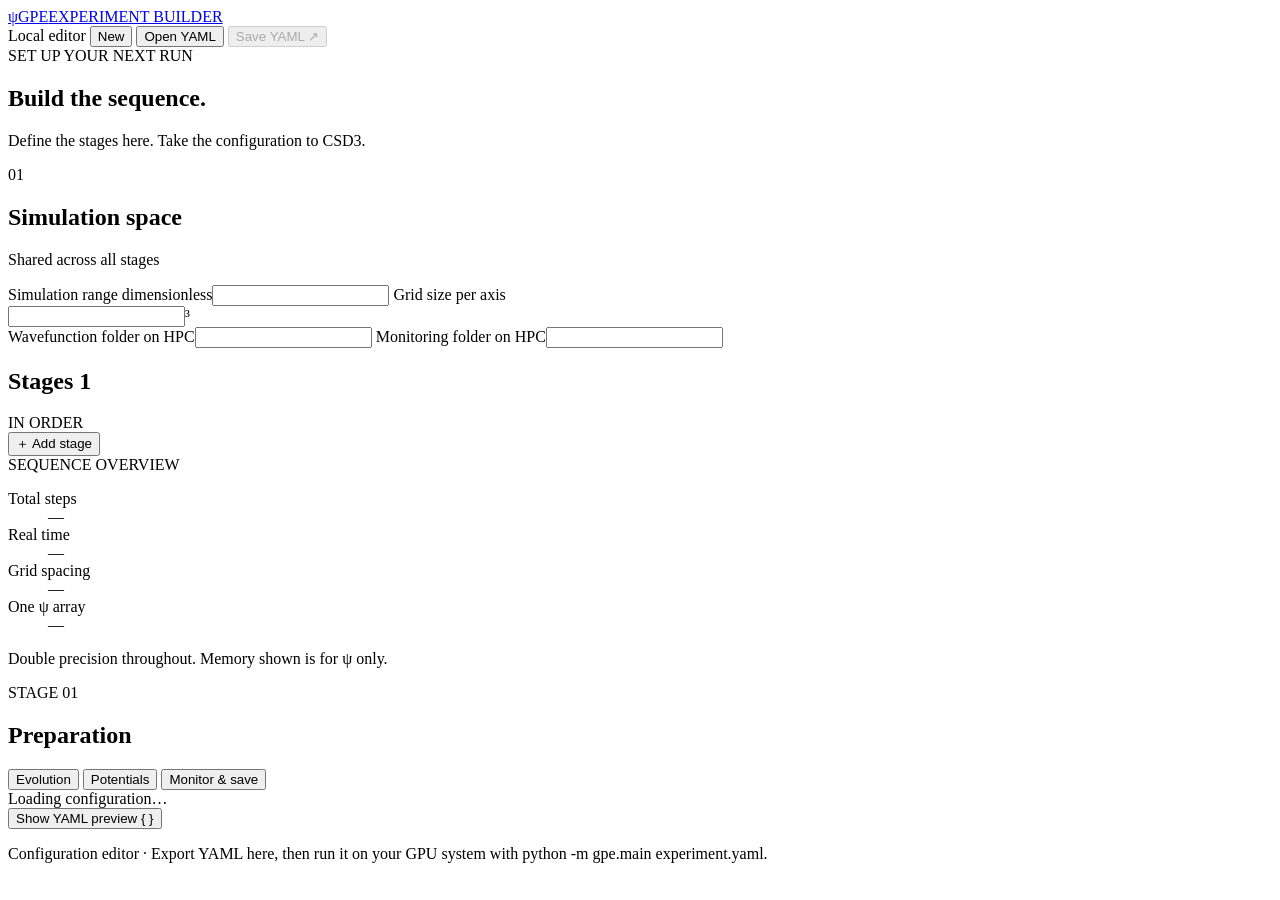
==== gui_periphery/editor/static/index.html @ c11d3e44 "Separate physics, I/O, configuration and GUI run preparation Preserve numerical kernels while moving" ====
<!doctype html>
<html lang="en">
<head>
  <meta charset="utf-8">
  <meta name="viewport" content="width=device-width, initial-scale=1">
  <title>GPE · Experiment builder</title>
  <link rel="stylesheet" href="/style.css">
  <script src="/app.js" defer></script>
</head>
<body>
  <header class="topbar">
    <a class="brand" href="/" aria-label="GPE experiment builder"><span class="brand-mark">ψ</span><span>GPE<span class="brand-sub">EXPERIMENT BUILDER</span></span></a>
    <div class="top-actions">
      <span class="local-badge"><span></span> Local editor</span>
      <button id="new-config" class="quiet">New</button>
      <button id="import-config" class="secondary">Open YAML</button>
      <button id="save-config" class="primary" disabled>Save YAML <span aria-hidden="true">↗</span></button>
      <input id="import-file" type="file" accept=".yaml,.yml,text/yaml,application/yaml" hidden>
    </div>
  </header>
  <main>
    <section class="intro">
      <div><div class="eyebrow">SET UP YOUR NEXT RUN</div><h1>Build the sequence.</h1><p>Define the stages here. Take the configuration to CSD3.</p></div>
    </section>
    <div id="notice" class="notice" role="status" hidden></div>
    <section class="global-card" aria-label="Overall parameters">
      <div class="global-title"><span class="section-number">01</span><div><h2>Simulation space</h2><p>Shared across all stages</p></div></div>
      <label class="field">Simulation range <span class="unit">dimensionless</span><input id="simulation-range" data-global="simulation_range" type="number" min="0" step="any"></label>
      <label class="field">Grid size <span class="unit">per axis</span><div class="input-suffix"><input id="grid-size" data-global="N_grids" type="number" min="2" step="1"><span>³</span></div></label>
      <label class="field output-field">Wavefunction folder <span class="unit">on HPC</span><input id="data-root" data-global="data_root" type="text" spellcheck="false"></label>
      <label class="field output-field">Monitoring folder <span class="unit">on HPC</span><input id="monitor-root" data-global="monitor_root" type="text" spellcheck="false"></label>
    </section>
    <div class="workspace" id="workspace">
      <aside class="sequence-panel">
        <div class="rail-heading"><h2>Stages <span id="stage-count" class="count">1</span></h2><span class="flow-label">IN ORDER</span></div>
        <nav id="stage-list" aria-label="Simulation stages"></nav>
        <button id="add-stage" class="add-stage"><span aria-hidden="true">＋</span> Add stage</button>
        <div class="sequence-summary"><div class="eyebrow">SEQUENCE OVERVIEW</div><dl><div><dt>Total steps</dt><dd id="total-steps">—</dd></div><div><dt>Real time</dt><dd id="real-time">—</dd></div><div><dt>Grid spacing</dt><dd id="grid-spacing">—</dd></div><div><dt>One ψ array</dt><dd id="state-memory">—</dd></div></dl><p>Double precision throughout. Memory shown is for ψ only.</p></div>
      </aside>
      <section class="stage-panel" aria-label="Stage settings">
        <div class="stage-heading"><div><div class="eyebrow" id="stage-number">STAGE 01</div><h2 id="stage-heading">Preparation</h2></div><div id="stage-tools" class="stage-tools"></div></div>
        <div class="tabs" role="tablist" aria-label="Stage sections">
          <button class="tab active" role="tab" aria-selected="true" data-tab="evolution">Evolution</button>
          <button class="tab" role="tab" aria-selected="false" data-tab="potentials">Potentials</button>
          <button class="tab" role="tab" aria-selected="false" data-tab="outputs">Monitor &amp; save</button>
        </div>
        <div id="editor" class="editor" role="tabpanel"></div>
      </section>
      <aside class="yaml-panel" id="yaml-panel" hidden>
        <div class="yaml-heading"><h2>YAML preview</h2><button id="copy-yaml" class="quiet">Copy</button></div>
        <p>The file your HPC runner will read.</p>
        <textarea id="yaml-preview" aria-label="YAML preview" spellcheck="false" readonly></textarea>
      </aside>
    </div>
    <section id="validation" class="validation" aria-label="Configuration issues" hidden></section>
    <footer><div class="status"><span id="status-dot"></span><span id="validation-status">Loading configuration…</span></div><button id="toggle-preview" class="text-button" aria-expanded="false">Show YAML preview <span aria-hidden="true">{ }</span></button></footer>
    <p class="scope-note">Configuration editor · Export YAML here, then run it on your GPU system with python -m gpe.main experiment.yaml.</p>
  </main>
  <dialog id="save-dialog">
    <form method="dialog"><button class="close-dialog" aria-label="Close save dialog">×</button></form>
    <div class="eyebrow">READY TO TAKE WITH YOU</div><h2>Save your configuration</h2><p>This saves a YAML file on this computer. Copy it to CSD3 when you are ready.</p>
    <label class="field">Local file path<input id="save-path" type="text" spellcheck="false" placeholder="~/Downloads/experiment.yaml" aria-describedby="save-path-help"></label>
    <p id="save-path-help">Check the full destination path, including the folder. Replace existing file applies to this path. Download instead uses your browser's download folder.</p>
    <label class="check-line"><input id="overwrite" type="checkbox"> Replace existing file at this path</label>
    <div id="save-error" class="inline-error" role="alert" hidden></div>
    <div class="dialog-actions"><button id="download-yaml" class="secondary">Download instead</button><button id="write-yaml" class="primary">Save file</button></div>
  </dialog>
  <dialog id="replace-dialog">
    <h2>Replace this draft?</h2><p>Your current browser draft will be replaced. Save it first if you want to keep it.</p>
    <div class="dialog-actions"><button id="cancel-replace" class="secondary">Keep editing</button><button id="confirm-replace" class="primary">Replace draft</button></div>
  </dialog>
</body>
</html>
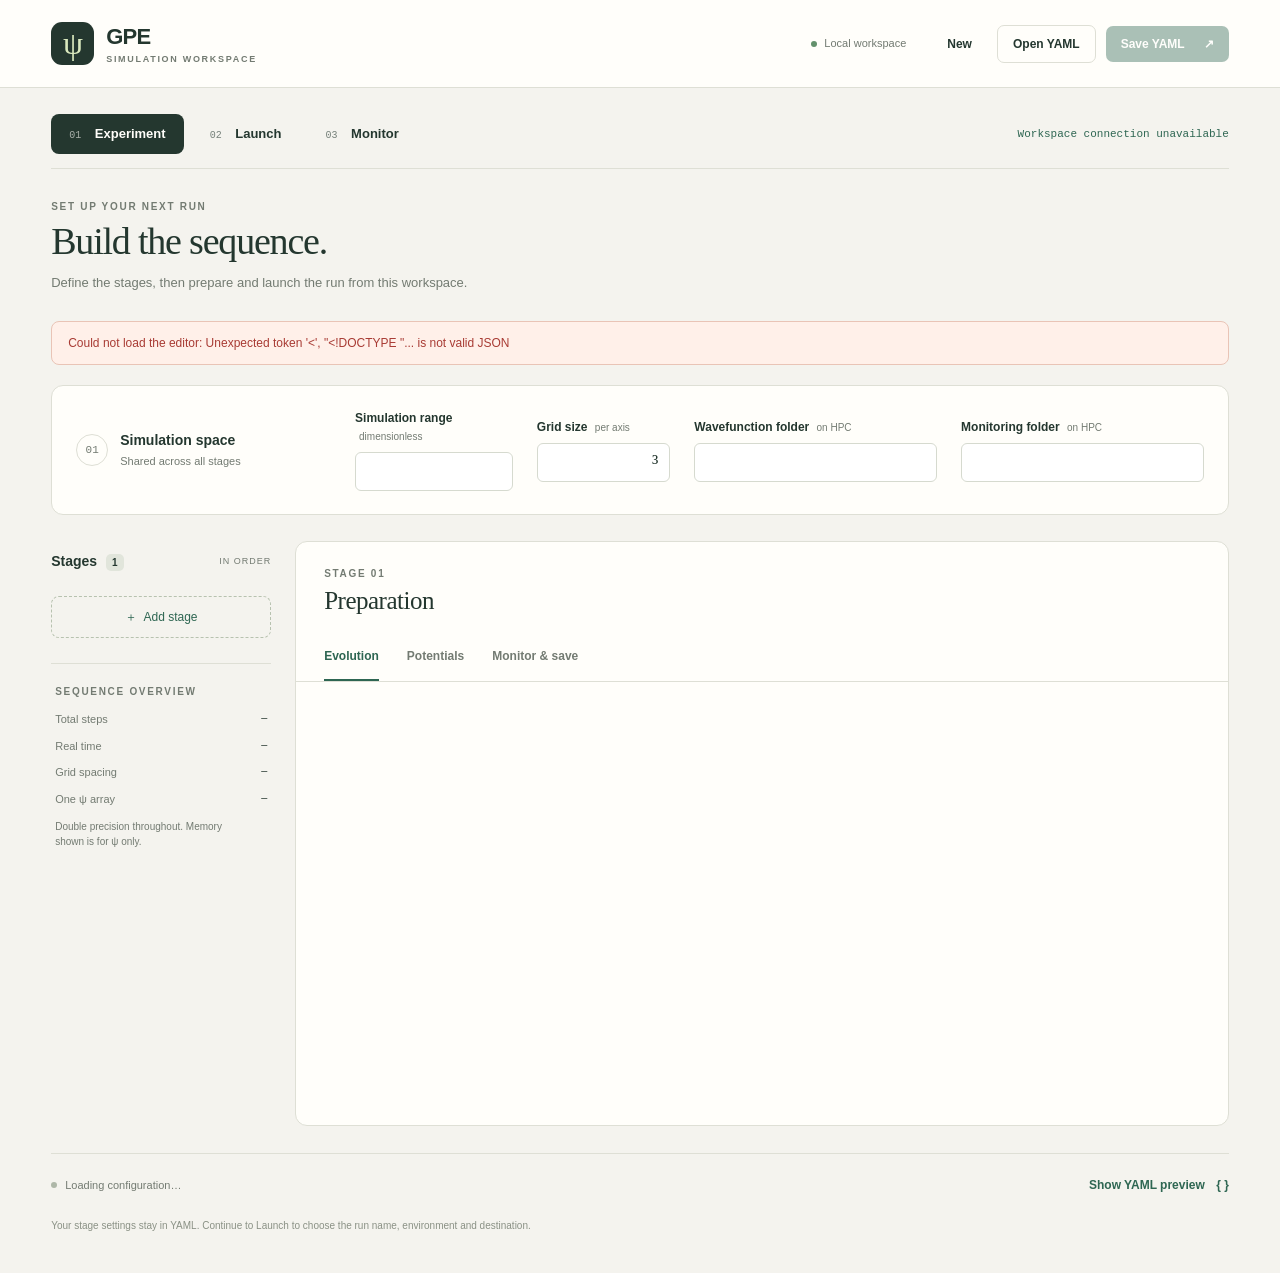
==== commit 2c442994: "Integrate experiment setup, GPU launch and monitoring in one GUI Add run preparation, OpenSSH authen" ====
--- a/gui_periphery/editor/static/index.html
+++ b/gui_periphery/editor/static/index.html
@@ -3,15 +3,18 @@
 <head>
   <meta charset="utf-8">
   <meta name="viewport" content="width=device-width, initial-scale=1">
-  <title>GPE · Experiment builder</title>
-  <link rel="stylesheet" href="/style.css">
-  <script src="/app.js" defer></script>
+  <title>GPE · Simulation workspace</title>
+  <link rel="stylesheet" href="style.css">
+  <link rel="stylesheet" href="workflow.css">
+  <!-- SESSION -->
+  <script src="app.js" defer></script>
+  <script src="workflow.js" defer></script>
 </head>
 <body>
   <header class="topbar">
-    <a class="brand" href="/" aria-label="GPE experiment builder"><span class="brand-mark">ψ</span><span>GPE<span class="brand-sub">EXPERIMENT BUILDER</span></span></a>
+    <a class="brand" href="#" aria-label="GPE experiment builder"><span class="brand-mark">ψ</span><span>GPE<span class="brand-sub">SIMULATION WORKSPACE</span></span></a>
     <div class="top-actions">
-      <span class="local-badge"><span></span> Local editor</span>
+      <span class="local-badge"><span></span> Local workspace</span>
       <button id="new-config" class="quiet">New</button>
       <button id="import-config" class="secondary">Open YAML</button>
       <button id="save-config" class="primary" disabled>Save YAML <span aria-hidden="true">↗</span></button>
@@ -19,8 +22,16 @@
     </div>
   </header>
   <main>
+    <nav class="workflow-nav" aria-label="Simulation workflow">
+      <button class="active" data-view="experiment" aria-current="page"><span>01</span> Experiment</button>
+      <button data-view="launch"><span>02</span> Launch</button>
+      <button data-view="monitor"><span>03</span> Monitor</button>
+      <span id="job-badge">No run prepared</span>
+    </nav>
+    <div id="workflow-notice" class="notice" role="status" hidden></div>
+    <div id="view-experiment" class="workflow-view">
     <section class="intro">
-      <div><div class="eyebrow">SET UP YOUR NEXT RUN</div><h1>Build the sequence.</h1><p>Define the stages here. Take the configuration to CSD3.</p></div>
+      <div><div class="eyebrow">SET UP YOUR NEXT RUN</div><h1>Build the sequence.</h1><p>Define the stages, then prepare and launch the run from this workspace.</p></div>
     </section>
     <div id="notice" class="notice" role="status" hidden></div>
     <section class="global-card" aria-label="Overall parameters">
@@ -54,7 +65,63 @@
     </div>
     <section id="validation" class="validation" aria-label="Configuration issues" hidden></section>
     <footer><div class="status"><span id="status-dot"></span><span id="validation-status">Loading configuration…</span></div><button id="toggle-preview" class="text-button" aria-expanded="false">Show YAML preview <span aria-hidden="true">{ }</span></button></footer>
-    <p class="scope-note">Configuration editor · Export YAML here, then run it on your GPU system with python -m gpe.main experiment.yaml.</p>
+    <p class="scope-note">Your stage settings stay in YAML. Continue to Launch to choose the run name, environment and destination.</p>
+    </div>
+    <section id="view-launch" class="workflow-view" hidden>
+      <div class="intro"><div><div class="eyebrow">FROM CONFIGURATION TO COMPUTATION</div><h1>Give the run a home.</h1><p>Prepare, connect and launch here. The simulation uses the stages from Experiment.</p></div></div>
+      <div class="launch-grid">
+        <section class="workflow-card">
+          <div class="card-heading"><span class="section-number">1</span><div><h2>Run &amp; destination</h2><p>A distinct folder for every launch</p></div></div>
+          <div class="form-grid">
+            <label class="field">Run folder name<input id="run-name" placeholder="simulation_rotation_test" spellcheck="false"><small>Leave blank for a timestamped name.</small></label>
+            <label class="field">Run on<select id="run-target"><option value="slurm">CSD3 / SSH + Slurm</option><option value="local">This GPU machine / Colab</option></select></label>
+            <label class="field span-all">Purpose &amp; notes<textarea id="run-notes" rows="3" placeholder="This simulation studies… We save…"></textarea><small>Saved as notes.txt alongside the configuration.</small></label>
+            <label class="field span-all">Prepared runs folder<input id="run-output" placeholder="Default: runs/ in this repository" spellcheck="false"></label>
+          </div>
+          <details class="environment-settings" open><summary>Environment &amp; job settings</summary><div class="form-grid">
+            <label class="field">CUDA wheel<select id="run-cupy"><option value="cupy-cuda12x">CuPy for CUDA 12</option><option value="cupy-cuda13x">CuPy for CUDA 13</option></select></label>
+            <label class="field">Python for a new environment<input id="run-python" value="python3" spellcheck="false"></label>
+            <label class="field span-all">Cluster modules<input id="run-modules" placeholder="Python/module CUDA/module — leave blank on Colab" spellcheck="false"><small>Use the module names provided by your GPU environment.</small></label>
+            <label class="field hpc-setting">GPU project account<input id="run-account" placeholder="YOUR-PROJECT-GPU" spellcheck="false"></label>
+            <label class="field hpc-setting">Partition<input id="run-partition" value="ampere" spellcheck="false"></label>
+            <label class="field hpc-setting">Wall time<input id="run-walltime" value="01:00:00" placeholder="HH:MM:SS"></label>
+            <p class="hint hpc-setting">One GPU, one process. Your physics YAML controls simulation duration; wall time is the scheduler limit.</p>
+          </div></details>
+          <p id="prepare-summary" class="hint">The current Experiment draft will be copied into the run.</p>
+          <div class="button-row"><button id="prepare-run" class="primary">Prepare run</button><button id="download-run" class="secondary" disabled>Download bundle</button></div>
+          <details><summary>Reopen a prepared run</summary><label class="field">Simulation folder<input id="open-run-path" placeholder="/path/to/simulation_name" spellcheck="false"></label><button id="open-run" class="secondary">Open run</button></details>
+        </section>
+        <div class="workflow-stack">
+          <section class="workflow-card" id="connection-card">
+            <div class="card-heading"><span class="section-number">2</span><div><h2>Connect to HPC</h2><p id="connection-status">Disconnected</p></div></div>
+            <div class="form-grid"><label class="field">Host<input id="ssh-host" value="login-icelake.hpc.cam.ac.uk" spellcheck="false" autocomplete="off"></label><label class="field">Username<input id="ssh-user" autocomplete="username" spellcheck="false"></label><label class="field">Port<input id="ssh-port" type="number" min="1" max="65535" value="22"></label></div>
+            <div class="button-row"><button id="ssh-connect" class="primary">Connect</button><button id="ssh-disconnect" class="secondary">Disconnect</button></div>
+            <p class="hint">OpenSSH handles authentication and host verification. Passwords and one-time codes are not saved.</p>
+            <pre id="ssh-output" class="terminal" hidden></pre>
+            <form id="ssh-prompt" hidden autocomplete="off"><p id="ssh-prompt-text"></p><label class="field">SSH response<input id="ssh-answer" type="password" autocomplete="off" data-lpignore="true"></label><div class="button-row"><button type="submit" class="primary">Send response</button></div></form>
+          </section>
+          <section class="workflow-card">
+            <div class="card-heading"><span class="section-number">3</span><div><h2>Upload &amp; launch</h2><p id="launch-status">Prepare a run to begin.</p></div></div>
+            <div id="prepared-details" class="run-details"></div>
+            <label class="field hpc-setting">Remote parent folder<input id="remote-parent" placeholder="/rds/project/your_directory/simulations" spellcheck="false"><small>The named simulation folder will be created here.</small></label>
+            <div class="button-row"><button id="upload-run" class="secondary hpc-setting" disabled>Upload run</button><button id="setup-run" class="secondary" disabled>Set up environment</button><button id="submit-run" class="primary" disabled>Launch simulation</button></div>
+            <p id="environment-hint" class="hint">Environment setup installs this run's dependencies. Skip it when the chosen environment already has the required packages.</p>
+            <div class="button-row"><button id="go-monitor" class="text-button">Open monitor →</button><button id="cancel-run" class="quiet" disabled>Cancel job</button></div>
+          </section>
+          <section class="workflow-card"><h2 id="operation-name">Activity</h2><pre id="operation-output" class="terminal">No operation yet.</pre><p id="operation-error" class="inline-error" role="alert"></p></section>
+        </div>
+      </div>
+    </section>
+    <section id="view-monitor" class="workflow-view" hidden>
+      <div class="intro"><div><div class="eyebrow">FOLLOW THE PHYSICS</div><h1>Watch it evolve.</h1><p>Raw saved diagnostics. Full wavefunctions stay on the simulation machine.</p></div><div class="button-row"><button id="refresh-monitor" class="primary">Refresh now</button><label class="check-line"><input id="auto-refresh" type="checkbox"> Auto refresh</label><label class="field">Every <span class="unit">seconds</span><input id="refresh-seconds" type="number" min="5" value="15"></label></div></div>
+      <div class="workflow-card monitor-controls"><label class="field">Stage<select id="monitor-stage"><option value="">Latest active stage</option></select></label><label class="field">Saved spectrum<select id="monitor-spectrum"><option value="">Latest readable sample</option></select></label><label class="field">Image<select id="monitor-image"><option value="density_xy">density_xy</option></select></label><label class="field">TOF view ±<input id="image-limit" type="number" min="0" step="any" value="5"></label><label class="field">Maximum k<input id="k-max" type="number" min="0" step="any" placeholder="Full range"></label></div>
+      <p id="monitor-message" class="hint">Prepare or open a run, then refresh to see its saved data.</p>
+      <div id="scalar-cards" class="scalar-cards"></div>
+      <div class="plot-grid"><section class="workflow-card"><div class="plot-heading"><h2>Momentum spectrum</h2><label class="check-line"><input id="spectrum-log" type="checkbox" checked> Log–log</label></div><canvas id="spectrum-canvas" width="720" height="440" aria-label="Momentum spectrum"></canvas><p id="spectrum-caption" class="plot-caption">No spectrum saved yet.</p></section><section class="workflow-card"><div class="plot-heading"><h2>Cloud image</h2><label class="check-line"><input id="image-log" type="checkbox" checked> Log colour</label></div><canvas id="image-canvas" width="720" height="440" aria-label="Density or momentum image"></canvas><p id="image-caption" class="plot-caption">No image saved yet.</p></section></div>
+      <section class="workflow-card"><div class="plot-heading"><h2>Scalar history</h2><label class="field">Quantity<select id="scalar-quantity"><option value="norm">Norm</option><option value="E_kin">Kinetic energy</option><option value="Lz">Angular momentum Lz</option><option value="N_atoms">Atom number</option></select></label></div><canvas id="scalar-canvas" width="1200" height="320" aria-label="Scalar diagnostic history"></canvas></section>
+      <details class="workflow-card"><summary>Simulation log</summary><pre id="simulation-log" class="terminal">No log available yet.</pre></details>
+      <details class="workflow-card"><summary>View an existing local output folder</summary><label class="field">Run or monitor folder<input id="monitor-folder" placeholder="/path/to/monitor_data or a prepared simulation folder" spellcheck="false"></label><button id="open-monitor" class="secondary">Read this folder</button><p class="hint">This reads local files only. Refreshing the GUI does not change the simulation's sampling intervals.</p></details>
+    </section>
   </main>
   <dialog id="save-dialog">
     <form method="dialog"><button class="close-dialog" aria-label="Close save dialog">×</button></form>
--- a/gui_periphery/editor/static/style.css
+++ b/gui_periphery/editor/static/style.css
@@ -0,0 +1,14 @@
+:root{--bg:#f4f3ee;--paper:#fffefa;--ink:#24372f;--muted:#737b72;--line:#dedfd5;--green:#2e6652;--soft:#e9eee5;--lime:#dae9be;--red:#a83b34;--radius:12px;--mono:ui-monospace,SFMono-Regular,Consolas,monospace}
+*{box-sizing:border-box}body{margin:0;background:var(--bg);color:var(--ink);font:14px/1.5 -apple-system,BlinkMacSystemFont,"Segoe UI",sans-serif}button,input,select,textarea{font:inherit}button{cursor:pointer}button:disabled{opacity:.4;cursor:not-allowed}button,a,input,select,textarea{outline-offset:3px}button:focus-visible,a:focus-visible{outline:2px solid var(--green)}button{border:0;background:none;color:inherit}a{color:inherit}h1,h2,h3,p{margin:0}h2{font-size:18px;font-weight:600}h3{font-size:15px;font-weight:600}p{color:var(--muted)}[hidden]{display:none!important}
+.topbar{min-height:88px;padding:18px 4%;display:flex;justify-content:space-between;align-items:center;gap:20px;border-bottom:1px solid var(--line);background:var(--paper)}.brand{display:flex;gap:12px;align-items:center;text-decoration:none;font-size:22px;font-weight:650;letter-spacing:-.7px}.brand-mark{display:grid;place-items:center;width:43px;height:43px;border-radius:11px;background:var(--ink);color:var(--lime);font:32px Georgia,serif}.brand-sub{display:block;font-size:9px;letter-spacing:1.7px;font-weight:600;color:var(--muted)}.top-actions{display:flex;align-items:center;gap:10px}.local-badge{font-size:11px;margin-right:16px;color:var(--muted);display:flex;align-items:center;gap:7px}.local-badge span{width:6px;height:6px;border-radius:50%;background:#63916c}.primary,.secondary,.quiet{padding:9px 15px;border-radius:7px;font-size:12px;font-weight:600}.primary{color:#fff;background:var(--green)}.primary:hover{background:#245440}.primary span{margin-left:16px}.secondary{border:1px solid var(--line);background:var(--paper)}.secondary:hover,.quiet:hover{background:var(--soft)}.text-button{font-size:12px;font-weight:600;color:var(--green);padding:8px 0}.text-button span{margin-left:8px}.text-button:hover{text-decoration:underline}
+main{max-width:1660px;margin:auto;padding:38px 4% 20px}.intro{display:flex;justify-content:space-between;align-items:flex-end;gap:20px;margin-bottom:28px}.eyebrow{font-size:10px;font-weight:650;letter-spacing:1.7px;color:var(--muted);margin-bottom:6px}h1{font:38px/1.15 Georgia,"Times New Roman",serif;letter-spacing:-1.2px;margin-bottom:10px}.intro p{font-size:13px}.global-card{background:var(--paper);border:1px solid var(--line);border-radius:var(--radius);padding:23px 24px;display:grid;grid-template-columns:1.05fr .65fr .55fr 1fr 1fr;align-items:center;gap:24px;margin-bottom:26px}.global-title{display:flex;align-items:center;gap:12px}.global-title h2{font-size:14px}.global-title p{font-size:11px;margin-top:2px}.section-number{display:grid;place-items:center;width:32px;height:32px;border:1px solid var(--line);border-radius:50%;font:11px var(--mono);color:var(--muted);flex-shrink:0}.field{display:block;font-size:12px;font-weight:550;min-width:0}.unit{color:var(--muted);font-size:10px;font-weight:400;margin-left:4px}.field input,.field select,.field textarea{display:block;margin-top:7px;width:100%;background:white;border:1px solid #d6dacf;border-radius:6px;padding:9px 10px;color:var(--ink);font-size:13px;min-height:39px}.field input:focus,.field select:focus,.field textarea:focus{border-color:var(--green);outline:2px solid #2e66521c;outline-offset:0}.field small{display:block;font-size:11px;font-weight:400;color:var(--muted);margin-top:6px}.field input[aria-invalid=true],.field select[aria-invalid=true],.field textarea[aria-invalid=true]{border-color:var(--red)}.input-suffix{position:relative}.input-suffix input{padding-right:25px}.input-suffix span{position:absolute;right:12px;top:7px;font:21px Georgia,serif}.output-field input{font-family:var(--mono);font-size:11px}
+.workspace{display:grid;grid-template-columns:220px minmax(0,1fr);align-items:start;gap:24px}.workspace.with-preview{grid-template-columns:200px minmax(360px,1fr) minmax(280px,.7fr)}.sequence-panel{padding-top:10px;position:sticky;top:20px}.rail-heading{display:flex;align-items:center;justify-content:space-between;margin-bottom:18px}.rail-heading h2{font-size:14px}.count{background:#e1e5db;border-radius:5px;font-size:10px;padding:3px 6px;margin-left:5px}.flow-label{font-size:9px;letter-spacing:1px;color:var(--muted)}.stage-item{width:100%;text-align:left;border:1px solid transparent;border-radius:9px;padding:13px 12px;display:flex;gap:11px;align-items:flex-start;margin-bottom:6px}.stage-item:hover{background:#eaece3}.stage-item.active{background:var(--soft);border-color:#ced9c4}.stage-item .stage-index{font:11px var(--mono);color:var(--muted);padding-top:2px}.stage-item.active .stage-index{color:var(--green)}.stage-item strong{display:block;font-size:13px;font-weight:600;overflow-wrap:anywhere}.stage-item small{display:block;font-size:10px;color:var(--muted);margin-top:4px}.stage-item .stage-line{display:block;font-size:10px;color:var(--muted);margin-top:3px}.add-stage{border:1px dashed #b7c2af;width:100%;padding:11px;border-radius:8px;font-size:12px;color:var(--green);margin-top:6px}.add-stage:hover{background:var(--soft)}.add-stage span{margin-right:4px}.sequence-summary{border-top:1px solid var(--line);margin:25px 0 0;padding:20px 4px}.sequence-summary dl{margin:12px 0}.sequence-summary dl div{display:flex;justify-content:space-between;gap:10px;font-size:11px;margin:10px 0}.sequence-summary dt{color:var(--muted)}.sequence-summary dd{margin:0;font-family:var(--mono);font-size:10px}.sequence-summary p{font-size:10px;max-width:180px}
+.stage-panel{background:var(--paper);border:1px solid var(--line);border-radius:var(--radius);min-height:585px;overflow:hidden}.stage-heading{padding:24px 28px 20px;display:flex;justify-content:space-between;align-items:center;gap:12px}.stage-heading h2{font:25px Georgia,serif;letter-spacing:-.5px;overflow-wrap:anywhere}.stage-tools{display:flex;gap:3px;flex-shrink:0}.icon-button{border:1px solid var(--line);background:var(--paper);width:31px;height:31px;border-radius:6px;display:inline-grid;place-items:center;font-size:15px}.icon-button:hover{background:var(--soft)}.icon-button.danger:hover{background:#f8e8e2;color:var(--red)}.tabs{padding:0 28px;display:flex;gap:28px;border-bottom:1px solid var(--line)}.tab{font-size:12px;padding:12px 0 14px;border-bottom:2px solid transparent;color:var(--muted);font-weight:600}.tab.active{border-color:var(--green);color:var(--green)}.editor{padding:24px 28px 30px}.form-grid{display:grid;grid-template-columns:repeat(2,minmax(0,1fr));gap:18px 20px}.span-all{grid-column:1/-1}.form-section+.form-section{border-top:1px solid var(--line);margin-top:24px;padding-top:23px}.form-section>p{font-size:11px;margin:4px 0 17px}.section-heading{display:flex;align-items:center;justify-content:space-between;margin-bottom:14px;gap:12px}.section-heading .eyebrow{margin:0}.hint{padding:12px 14px;border-radius:7px;background:#f0f2e9;color:#63725c;font-size:11px;margin-top:18px;line-height:1.6}.hint strong{color:var(--green);font-weight:600}.check-line{display:flex;align-items:center;gap:8px;font-size:12px;color:var(--muted);font-weight:400}.check-line input{accent-color:var(--green);height:15px;width:15px}.toggle{display:flex;align-items:center;gap:8px;font-size:11px;color:var(--muted);cursor:pointer}.toggle input{appearance:none;width:31px;height:18px;background:#d1d6cb;border-radius:18px;position:relative;cursor:pointer;margin:0}.toggle input:before{content:"";position:absolute;width:12px;height:12px;border-radius:50%;background:white;left:3px;top:3px;transition:transform .15s}.toggle input:checked{background:var(--green)}.toggle input:checked:before{transform:translateX(13px)}.field textarea.code{font-family:var(--mono);font-size:12px;line-height:1.6;resize:vertical;min-height:86px;background:#f8f9f3}.derived{font:11px var(--mono);color:var(--green);margin-top:12px}.interval-grid{display:grid;grid-template-columns:repeat(3,minmax(0,1fr));gap:17px}.interval-grid .field{font-size:11px}.subheading{font-size:10px;text-transform:uppercase;letter-spacing:1.2px;color:var(--muted);margin:19px 0 12px}.save-options{display:flex;gap:24px;flex-wrap:wrap;margin-top:18px}.off-message{font-size:11px;color:var(--muted);padding-bottom:5px}
+.yaml-panel{background:#26382f;color:#ecf0e6;border-radius:var(--radius);padding:22px 18px;position:sticky;top:20px}.yaml-heading{display:flex;align-items:center;justify-content:space-between}.yaml-heading h2{font-size:13px}.yaml-heading .quiet{color:var(--lime);padding:4px 8px}.yaml-heading .quiet:hover{background:#365040}.yaml-panel p{font-size:10px;margin:7px 0 15px;color:#b3c1ad}.yaml-panel textarea{width:100%;min-height:560px;max-height:75vh;background:transparent;border:0;color:#d8e5c8;font:10px/1.7 var(--mono);resize:vertical;padding:0;outline:none;white-space:pre}.validation{background:#fff0e9;border:1px solid #e9c4b6;color:#81372b;border-radius:8px;margin-top:20px;padding:15px 18px;font-size:12px}.validation ul{margin:7px 0 0;padding-left:18px}.validation button{text-align:left;padding:2px;text-decoration:underline;font-size:11px}.validation strong{font-weight:600}footer{display:flex;justify-content:space-between;align-items:center;border-top:1px solid var(--line);margin-top:27px;padding-top:14px;gap:15px}.status{display:flex;align-items:center;gap:8px;font-size:11px;color:var(--muted)}#status-dot{width:6px;height:6px;border-radius:50%;background:#aeb7a8}#status-dot.valid{background:var(--green)}#status-dot.invalid{background:var(--red)}.scope-note{font-size:10px;margin-top:16px;color:#8a9185}.notice{font-size:12px;padding:12px 16px;background:var(--soft);border:1px solid #cfdbbf;border-radius:8px;margin-bottom:20px}.notice.error{background:#fff0e9;color:var(--red);border-color:#e9c4b6}
+dialog{border:1px solid var(--line);border-radius:14px;padding:32px;max-width:520px;width:calc(100% - 32px);background:var(--paper);color:var(--ink);box-shadow:0 20px 80px #172b342c}dialog::backdrop{background:#1d322c66;backdrop-filter:blur(3px)}dialog h2{font:26px Georgia,serif;margin-bottom:10px}dialog p{font-size:12px;margin-bottom:23px}dialog .check-line{margin-top:14px}.close-dialog{position:absolute;right:15px;top:10px;font-size:25px;color:var(--muted)}.dialog-actions{display:flex;justify-content:flex-end;gap:10px;margin-top:28px}.inline-error{font-size:12px;color:var(--red);margin-top:14px}.loading{padding:25px;color:var(--muted)}
+@media(min-width:1450px){.editor{padding:28px 34px}.stage-heading{padding:26px 34px}.tabs{padding-left:34px}}
+@media(max-width:1120px){.global-card{grid-template-columns:1fr 1fr;gap:18px}.global-title{grid-column:1/-1}.workspace.with-preview{grid-template-columns:190px minmax(0,1fr)}.workspace.with-preview .yaml-panel{grid-column:2;position:static}.yaml-panel textarea{min-height:350px}.interval-grid{grid-template-columns:repeat(2,minmax(0,1fr))}}
+@media(max-width:760px){.topbar{padding:16px 5%;align-items:flex-start}.local-badge,.brand-sub{display:none}.top-actions{gap:5px}.primary,.secondary,.quiet{padding:8px 10px;font-size:11px}.brand{font-size:19px}.brand-mark{width:35px;height:35px;font-size:27px}main{padding:26px 5%}.intro{display:block}.intro .text-button{margin-top:12px}h1{font-size:32px}.global-card{padding:18px;grid-template-columns:1fr 1fr}.output-field{grid-column:1/-1}.workspace,.workspace.with-preview{display:block}.sequence-panel{position:static;margin-bottom:20px}.sequence-summary{display:none}#stage-list{display:flex;gap:7px;overflow-x:auto;padding-bottom:6px}.stage-item{min-width:165px;max-width:230px}.stage-item strong{font-size:12px}.add-stage{width:auto;padding:8px 18px}.rail-heading{margin-bottom:10px}.stage-heading{padding:20px}.editor{padding:20px}.tabs{padding:0 20px;gap:24px}.tab{font-size:11px}.yaml-panel{position:static;margin-top:20px}.form-grid{gap:16px}.stage-tools{gap:2px}.icon-button{width:28px;height:28px}.stage-heading h2{font-size:23px}.intro p{font-size:12px}footer{align-items:flex-start}.scope-note{line-height:1.6}}
+@media(prefers-reduced-motion:reduce){*{transition:none!important}}
+
+.potential-intro{font-size:12px;margin-bottom:22px}.formula-help{font-size:11px;line-height:1.8;margin-top:10px}.potential-state{font-size:11px;margin-top:10px;color:var(--muted)}.formula-preview{margin-top:10px;min-height:30px;padding:10px 12px;border-radius:6px;overflow-x:auto}.formula-preview.pending{color:var(--muted);font-size:11px;background:#f4f4ee}.formula-preview.valid{color:var(--green);background:var(--soft)}.formula-preview math{font-size:20px;text-align:left;margin:3px 0}.formula-preview.invalid{color:var(--red);background:#fff0e9;font-size:11px}.formula-preview code{display:block;font:11px/1.6 var(--mono);white-space:pre-wrap;overflow-wrap:anywhere;margin-bottom:5px}.formula-preview span{display:block}.field textarea.code{min-height:66px}.toggle:has(input:disabled){opacity:.55;cursor:not-allowed}.toggle input:disabled,.field textarea:disabled{cursor:not-allowed}.field textarea:disabled{opacity:.55}
--- a/gui_periphery/editor/static/workflow.css
+++ b/gui_periphery/editor/static/workflow.css
@@ -0,0 +1,2 @@
+.workflow-nav{display:flex;align-items:center;gap:8px;margin:-12px 0 30px;border-bottom:1px solid var(--line);padding-bottom:14px}.workflow-nav button{padding:10px 18px;border-radius:8px;font-weight:600;font-size:13px}.workflow-nav button span{font:10px var(--mono);margin-right:10px;opacity:.6}.workflow-nav button.active{background:var(--ink);color:var(--paper)}.workflow-nav button:hover:not(.active){background:var(--soft)}#job-badge{margin-left:auto;font:11px var(--mono);color:var(--green);text-align:right}.launch-grid{display:grid;grid-template-columns:minmax(320px,1fr) minmax(360px,1fr);gap:24px;align-items:start}.workflow-card{padding:26px;background:var(--paper);border:1px solid var(--line);border-radius:var(--radius);margin-bottom:20px;min-width:0}.card-heading{display:flex;align-items:center;gap:12px;margin-bottom:24px}.card-heading p{font-size:12px;margin-top:4px}.button-row{display:flex;align-items:center;gap:10px;flex-wrap:wrap;margin-top:20px}.workflow-card details{border-top:1px solid var(--line);margin-top:22px;padding-top:15px}.workflow-card summary{cursor:pointer;font-size:12px;font-weight:600;margin-bottom:18px}.environment-settings .form-grid{margin-top:18px}.workflow-card .hint{font-size:12px;line-height:1.7;margin:16px 0 0}.workflow-card textarea{resize:vertical}.run-details{font:11px/1.7 var(--mono);overflow-wrap:anywhere;color:var(--muted);margin-bottom:18px}.terminal{white-space:pre-wrap;overflow-wrap:anywhere;background:#1f302b;color:#e1e8d5;border-radius:8px;padding:16px;font:11px/1.7 var(--mono);max-height:280px;overflow:auto;margin:16px 0 0}.terminal:empty{display:none}#ssh-prompt{margin-top:20px;padding:18px;border:1px solid #b3c6aa;border-radius:8px;background:var(--soft)}#ssh-prompt-text{white-space:pre-wrap;color:var(--ink);margin-bottom:14px}.monitor-controls{display:grid;grid-template-columns:1.4fr 1.4fr 1fr .6fr .6fr;gap:16px;align-items:end}.scalar-cards{display:grid;grid-template-columns:repeat(4,minmax(0,1fr));gap:16px;margin:20px 0}.scalar-card{background:var(--soft);padding:18px 22px;border-radius:9px}.scalar-card small{display:block;color:var(--muted);font-size:11px}.scalar-card strong{font:22px/1.5 var(--mono);font-weight:500}.plot-grid{display:grid;grid-template-columns:1fr 1fr;gap:22px}.plot-heading{display:flex;justify-content:space-between;align-items:center;gap:15px;margin-bottom:10px}.plot-heading .check-line{font-size:11px}canvas{display:block;width:100%;height:auto}.plot-caption{font:11px/1.6 var(--mono);min-height:20px}.workflow-view>.workflow-card{margin-top:16px}.intro .field{max-width:100px}#operation-error{white-space:pre-wrap;overflow-wrap:anywhere}.workflow-view details>p{font-size:12px}.scope-note{margin-bottom:20px}
+@media(max-width:1000px){.launch-grid,.plot-grid{grid-template-columns:1fr}.monitor-controls{grid-template-columns:1fr 1fr}.workflow-nav button{padding:10px}.scalar-cards{grid-template-columns:1fr 1fr}.workflow-card{padding:20px}.workflow-nav{flex-wrap:wrap}#job-badge{width:100%;text-align:left;margin-left:0}}
